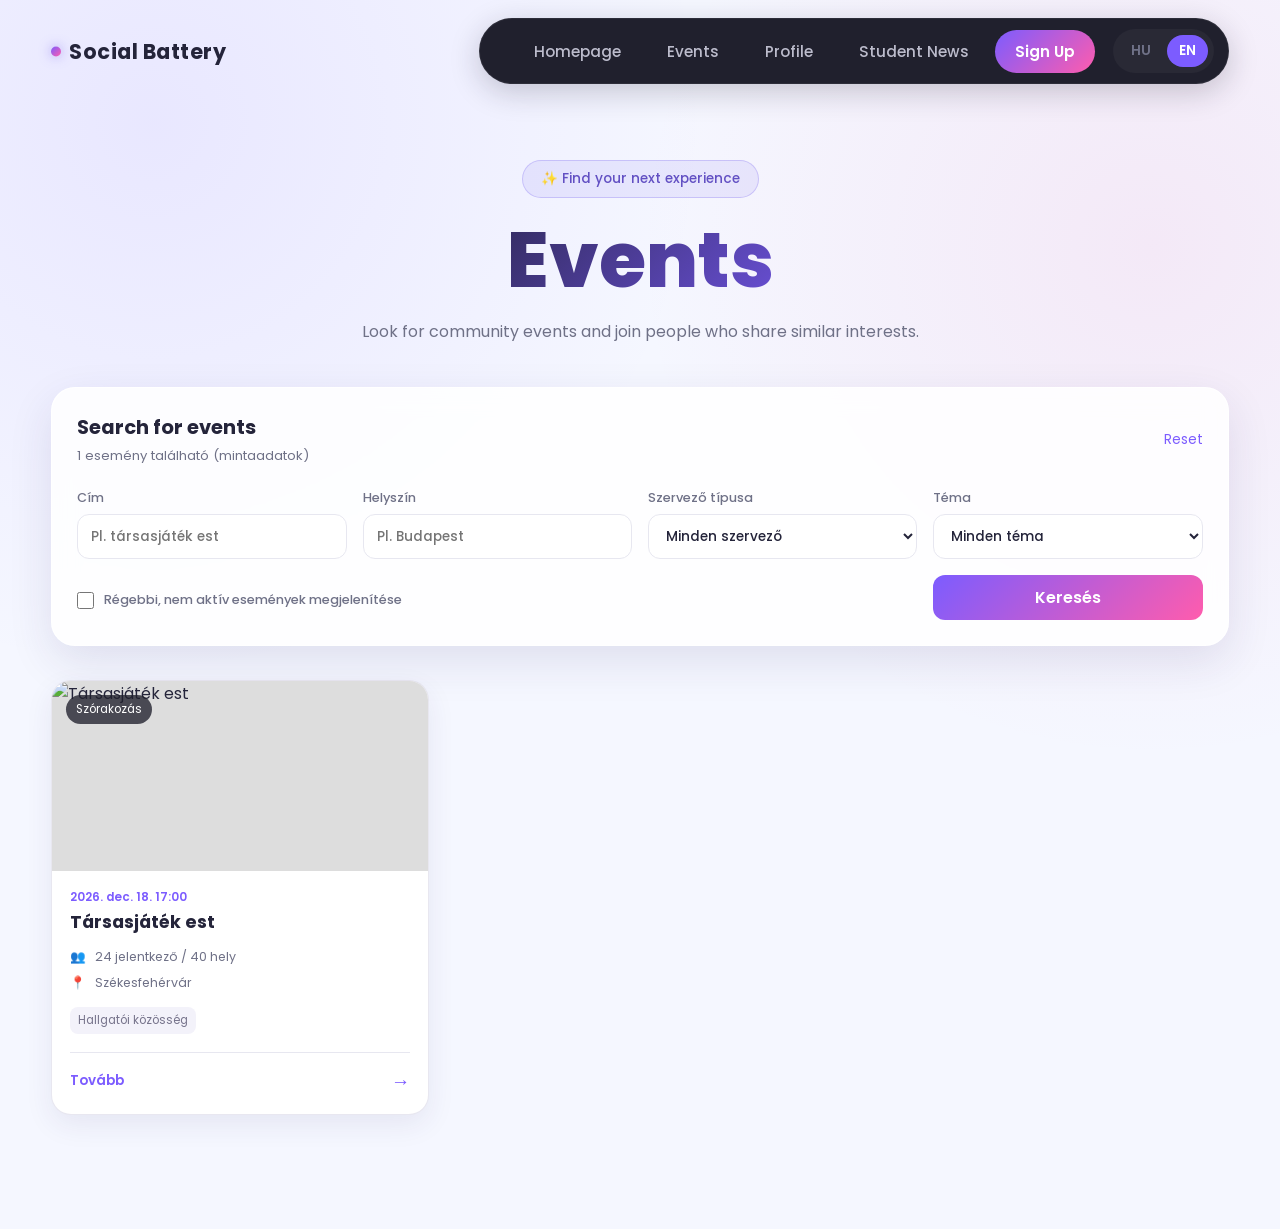
==== events.html @ 746d8fe8 "Add files via upload" ====
<!DOCTYPE html>
<html lang="hu">
<head>
  <meta charset="UTF-8">
  <meta name="viewport" content="width=device-width, initial-scale=1.0">
  <title>Események | Social Battery</title>
  <link href="https://fonts.googleapis.com/css2?family=Poppins:wght@300;400;500;600;700;800&display=swap" rel="stylesheet">
  <link rel="stylesheet" href="stylesheetEvent.css">
</head>
<body class="events-page">
  <header>
    <div class="logo"><span class="dot"></span>Social Battery</div>
    <nav class="desktop-nav" aria-label="Fő navigáció">
      <a href="index.html" data-i18n="nav.home">Homepage</a>
      <a href="events.html" data-i18n="nav.events">Események</a>
      <a href="#profile" data-i18n="nav.profile">Profil</a>
      <a href="#news" data-i18n="nav.news">Hallgatói hírek</a>
      <a href="#signup" class="cta" data-i18n="nav.signup">Jelentkezés</a>
      <div class="lang-switch">
        <button class="lang-btn" data-lang="hu">HU</button>
        <button class="lang-btn" data-lang="en">EN</button>
      </div>
    </nav>
    <button class="burger" id="burger" aria-label="Menü megnyitása" aria-expanded="false">
      <span></span><span></span><span></span>
    </button>
  </header>

  <div class="overlay" id="overlay"></div>
  <nav class="mobile-nav" id="mobileNav" aria-label="Mobil navigáció">
    <a href="index.html" data-i18n="nav.home">Homepage</a>
    <a href="events.html" data-i18n="nav.events">Események</a>
    <a href="#profile" data-i18n="nav.profile">Profil</a>
    <a href="#news" data-i18n="nav.news">Hallgatói hírek</a>
    <a href="#signup" class="cta" data-i18n="nav.signup">Jelentkezés</a>
    <div class="lang-switch">
        <button class="lang-btn" data-lang="hu">HU</button>
        <button class="lang-btn" data-lang="en">EN</button>
    </div>
  </nav>

  <main class="events-main">
    <section class="events-heading">
      <span class="hero-badge" data-i18n="hero.badge">✨ Találd meg a következő élményed</span>
      <h1 class="events-title" data-i18n="hero.title">Események</h1>
      <p data-i18n="hero.subtitle">Keress közösségi programokat, és csatlakozz azokhoz, akik hasonló dolgok iránt érdeklődnek.</p>
    </section>

    <section class="filters-panel" aria-labelledby="filter-title">
      <div class="filter-header">
        <div>
          <h2 id="filter-title" data-i18n="sort.title">Események keresése</h2>
          <span id="resultInfo" class="result-info" data-i18n="sort.resultInfo">Aktív események betöltése…</span>
        </div>
        <button class="reset-button" id="resetButton" type="button" data-i18n="sort.resetButton">Alaphelyzet</button>
      </div>
      <form id="filterForm" class="filters-grid">
        <label> Cím
          <input id="titleFilter" name="title" type="search" placeholder="Pl. társasjáték est">
        </label>
        <label> Helyszín
          <input id="locationFilter" name="location" type="search" placeholder="Pl. Budapest">
        </label>
        <label> Szervező típusa
          <select id="organizerFilter" name="organizerType">
            <option value="">Minden szervező</option>
            <option value="hallgato">Hallgatói közösség</option>
            <option value="egyetem">Egyetem / intézmény</option>
            <option value="civil">Civil szervezet</option>
            <option value="ceg">Cég</option>
          </select>
        </label>
        <label> Téma
          <select id="topicFilter" name="topic">
            <option value="">Minden téma</option>
            <option value="szakmai">Szakmai</option>
            <option value="kozossegi">Közösségi</option>
            <option value="sport">Sport</option>
            <option value="kultura">Kultúra</option>
            <option value="szorakozas">Szórakozás</option>
          </select>
        </label>
        <label class="checkbox-field">
          <input id="includePast" name="includePast" type="checkbox">
          <span>Régebbi, nem aktív események megjelenítése</span>
        </label>
        <button class="search-button" type="submit">Keresés</button>
      </form>
    </section>

    <section aria-live="polite">
      <div id="eventsGrid" class="events-grid"></div>
      <div id="emptyState" class="empty-state" hidden>
        <span>🔎</span>
        <h2>Nem találtunk eseményt</h2>
        <p>Próbálj meg más szűrőket használni, vagy jelenítsd meg a régebbi eseményeket is.</p>
      </div>
      <div class="pagination" id="pagination"></div>
    </section>
  </main>

  <script>
    const EVENTS_JSON_URL = 'events.json';
    const EVENTS_API_URL = '/api/events';
    const PAGE_SIZE = 10;
    let allEvents = [];
    let currentPage = 1;
    let usingLocalData = false;

    const sampleEvents = [
      { id: 1, title: 'Társasjáték est', image: 'https://images.unsplash.com/photo-1610890716171-6b1bb98ffd09?auto=format&fit=crop&w=900&q=80', registered: 24, capacity: 40, location: 'Székesfehérvár', organizerType: 'hallgato', organizerLabel: 'Hallgatói közösség', topic: 'szorakozas', topicLabel: 'Szórakozás', start: '2026-12-18T18:00:00+01:00', description: 'Könnyed társasjáték-est új és régi játékokkal.' },
      { id: 2, title: 'Robotika workshop', image: 'https://images.unsplash.com/photo-1485827404703-89b55fcc595e?auto=format&fit=crop&w=900&q=80', registered: 18, capacity: 25, location: 'Budapest', organizerType: 'egyetem', organizerLabel: 'Egyetem / intézmény', topic: 'szakmai', topicLabel: 'Szakmai', start: '2026-11-07T10:00:00+01:00', description: 'Gyakorlati bevezetés robotkarok és szenzorok használatába.' },
      { id: 3, title: 'Közösségi futás', image: 'https://images.unsplash.com/photo-1552674605-db6ffd4facb5?auto=format&fit=crop&w=900&q=80', registered: 31, capacity: 50, location: 'Velence', organizerType: 'civil', organizerLabel: 'Civil szervezet', topic: 'sport', topicLabel: 'Sport', start: '2026-10-03T09:00:00+02:00', description: 'Közös, kezdőbarát futás a tó körül.' }
    ];

    const $ = selector => document.querySelector(selector);
    const filterForm = $('#filterForm');

    const translations = {
  hu: {
    "nav.home": "Főoldal",
    "nav.events": "Esem&eacute;nyek",
    "nav.profile": "Profil",
    "nav.news": "Hallgat&oacute;i h&iacute;rek",
    "nav.signup": "Jelentkez&eacute;s",
    "hero.badge":"✨ Találd meg a következő élményed",
    "hero.title":"Események",
    "hero.subtitle":"Keress közösségi programokat, és csatlakozz azokhoz, akik hasonló dolgok iránt érdeklődnek",
    "sort.title":"Események keresése",
    "sort.resultInfo":"Aktív események betöltése…",
    "sort.resetButton":"Alaphelyzet"
  },
  en: {
    "nav.home": "Homepage",
    "nav.events": "Events",
    "nav.profile": "Profile",
    "nav.news": "Student News",
    "nav.signup": "Sign Up",
    "hero.badge":"✨ Find your next experience",
    "hero.title":"Events",
    "hero.subtitle":"Look for community events and join people who share similar interests.",
    "sort.title":"Search for events",
    "sort.resultInfo":"Loading active events…",
    "sort.resetButton":"Reset"
  }
};

    function setLanguage(lang) {
  // 1) HTML lang attrib&uacute;tum friss&iacute;t&eacute;se
  document.documentElement.lang = lang;

  // 2) Összes [data-i18n] elem szö±±½veg&eacute;nek cser&eacute;je
  document.querySelectorAll('[data-i18n]').forEach(el => {
    const key = el.getAttribute('data-i18n');
    if (translations[lang] && translations[lang][key]) {
      el.innerHTML = translations[lang][key]; // innerHTML, hogy a &eacute; stb. mű÷±½·kö±½·djen
    }
  });

  // 3) Gombok akt&iacute;v &aacute;llapot&aacute;nak friss&iacute;t&eacute;se
  document.querySelectorAll('.lang-btn').forEach(btn => {
    btn.classList.toggle('active', btn.dataset.lang === lang);
  });

  // 4) Elment&eacute;s localStorage-ba (kö±±½vetkező l&aacute;togat&aacute;skor is megmaradjon)
  localStorage.setItem('preferredLang', lang);
  }

  /* Inicializ&aacute;l&aacute;s: localStorage vagy böng&eacute;sző alapj&aacute;n */
  function initLanguage() {
    const saved = localStorage.getItem('preferredLang');
    const browserLang = navigator.language.split('-')[0]; // pl. "hu" vagy "en"
    const defaultLang = ['hu','en'].includes(saved) ? saved
      : ['hu','en'].includes(browserLang) ? browserLang
      : 'hu';
    setLanguage(defaultLang);
  }

  /* Esem&eacute;nykezelő÷±½±k a gombokhoz */
  document.querySelectorAll('.lang-btn').forEach(btn => {
    btn.addEventListener('click', () => setLanguage(btn.dataset.lang));
  });

  // Ind&iacute;t&aacute;s
  initLanguage();

    function escapeHtml(value = '') {
      return String(value).replace(/[&<>'"]/g, character => ({ '&': '&amp;', '<': '&lt;', '>': '&gt;', "'": '&#39;', '"': '&quot;' }[character]));
    }

    function isActive(event) {
      return new Date(event.start).getTime() >= Date.now();
    }

    function getFilters() {
      const data = new FormData(filterForm);
      return {
        title: data.get('title')?.trim() || '',
        location: data.get('location')?.trim() || '',
        organizerType: data.get('organizerType') || '',
        topic: data.get('topic') || '',
        includePast: data.get('includePast') === 'on'
      };
    }

    function getFilteredEvents() {
      const filters = getFilters();
      return allEvents.filter(event => {
        const activeMatch = filters.includePast || isActive(event);
        const titleMatch = !filters.title || event.title.toLowerCase().includes(filters.title.toLowerCase());
        const locationMatch = !filters.location || event.location.toLowerCase().includes(filters.location.toLowerCase());
        const organizerMatch = !filters.organizerType || event.organizerType === filters.organizerType;
        const topicMatch = !filters.topic || event.topic === filters.topic;
        return activeMatch && titleMatch && locationMatch && organizerMatch && topicMatch;
      }).sort((a, b) => new Date(a.start) - new Date(b.start));
    }

    function formatDate(dateString) {
      return new Intl.DateTimeFormat('hu-HU', { dateStyle: 'medium', timeStyle: 'short' }).format(new Date(dateString));
    }

    function renderEvents() {
      const events = getFilteredEvents();
      const totalPages = Math.max(1, Math.ceil(events.length / PAGE_SIZE));
      currentPage = Math.min(currentPage, totalPages);
      const visibleEvents = events.slice((currentPage - 1) * PAGE_SIZE, currentPage * PAGE_SIZE);
      $('#eventsGrid').innerHTML = visibleEvents.map(event => `
        <article class="event-card">
          <div class="event-image-wrap">
            <img class="event-image" src="${escapeHtml(event.image)}" alt="${escapeHtml(event.title)}" loading="lazy">
            <span class="event-topic">${escapeHtml(event.topicLabel || event.topic)}</span>
          </div>
          <div class="event-card-body">
            <p class="event-date">${escapeHtml(formatDate(event.start))}</p>
            <h2>${escapeHtml(event.title)}</h2>
            <div class="event-meta"><span>👥</span><span>${event.registered} jelentkező${event.capacity ? ` / ${event.capacity} hely` : ''}</span></div>
            <div class="event-meta"><span>📍</span><span>${escapeHtml(event.location)}</span></div>
            <p class="event-organizer">${escapeHtml(event.organizerLabel || event.organizerType)}</p>
            <a class="event-more" href="event-details.html?id=${encodeURIComponent(event.id)}">Tovább <span>→</span></a>
          </div>
        </article>
      `).join('');
      $('#emptyState').hidden = visibleEvents.length !== 0;
      $('#resultInfo').textContent = `${events.length} ${events.length === 1 ? 'esemény' : 'esemény'} található${usingLocalData ? ' (mintaadatok)' : ''}`;
      renderPagination(totalPages);
    }

    function renderPagination(totalPages) {
      const pagination = $('#pagination');
      if (totalPages <= 1) { pagination.innerHTML = ''; return; }
      pagination.innerHTML = `<button type="button" class="page-button" data-page="${currentPage - 1}" ${currentPage === 1 ? 'disabled' : ''}>← Előző</button><span> ${currentPage} / ${totalPages} </span><button type="button" class="page-button" data-page="${currentPage + 1}" ${currentPage === totalPages ? 'disabled' : ''}>Következő →</button>`;
      pagination.querySelectorAll('[data-page]').forEach(button => button.addEventListener('click', () => { currentPage = Number(button.dataset.page); renderEvents(); window.scrollTo({ top: 0, behavior: 'smooth' }); }));
    }

    async function loadEvents() {
      try {
        const response = await fetch(EVENTS_JSON_URL, { cache: 'no-store' });
        if (!response.ok) throw new Error('A JSON fájl nem tölthető be.');
        allEvents = await response.json();
      } catch (error) {
        usingLocalData = true;
        allEvents = sampleEvents;
        console.warn(error.message, 'A felület mintaadatokkal jelenik meg.');
      }
      renderEvents();
    }

    async function searchOnServer() {
      const params = new URLSearchParams({ ...getFilters(), page: currentPage, pageSize: PAGE_SIZE });
      try {
        const response = await fetch(`${EVENTS_API_URL}?${params}`);
        if (!response.ok) throw new Error('A szerveres keresés nem érhető el.');
        allEvents = await response.json();
        usingLocalData = false;
        renderEvents();
      } catch (error) {
        console.warn(error.message, 'A keresés kliensoldali adatokkal folytatódik.');
        renderEvents();
      }
    }

    filterForm.addEventListener('submit', event => { event.preventDefault(); currentPage = 1; searchOnServer(); });
    $('#resetButton').addEventListener('click', () => { filterForm.reset(); currentPage = 1; renderEvents(); });

    const burger = $('#burger');
    const mobileNav = $('#mobileNav');
    const overlay = $('#overlay');
    function toggleMenu() {
      const open = mobileNav.classList.toggle('open');
      burger.classList.toggle('active', open);
      overlay.classList.toggle('show', open);
      burger.setAttribute('aria-expanded', open);
    }
    burger.addEventListener('click', toggleMenu);
    overlay.addEventListener('click', toggleMenu);
    document.querySelectorAll('.mobile-nav a').forEach(link => link.addEventListener('click', () => { if (mobileNav.classList.contains('open')) toggleMenu(); }));

    loadEvents();

    
  </script>
</body>
</html>
---- stylesheetEvent.css ----
* { margin: 0; padding: 0; box-sizing: border-box; }

:root {
  --bg-light: #f5f7ff;
  --surface: rgba(255, 255, 255, 0.86);
  --surface-solid: #ffffff;
  --accent: #7c5cff;
  --accent-2: #ff5cad;
  --text-light: #f5f6fa;
  --text-dark: #24243a;
  --text-muted: #6f7187;
  --nav-bg: #20202d;
  --line: #e7e7f0;
  --shadow: 0 16px 45px rgba(46, 37, 96, 0.11);
}

html, body { min-height: 100%; }
body {
  font-family: 'Poppins', sans-serif;
  background: radial-gradient(circle at 12% 10%, rgba(124, 92, 255, .10), transparent 35%), radial-gradient(circle at 90% 20%, rgba(232, 90, 165, .09), transparent 34%), var(--bg-light);
  color: var(--text-dark);
  overflow-x: hidden;
}

header { width: 100%; display: flex; justify-content: flex-end; align-items: center; padding: 18px 4vw; position: relative; z-index: 100; }
.logo { position: absolute; left: 4vw; top: 50%; transform: translateY(-50%); font-weight: 700; font-size: 1.3rem; letter-spacing: .5px; color: var(--text-dark); display: flex; align-items: center; gap: 8px; }
.logo .dot { width: 10px; height: 10px; border-radius: 50%; background: linear-gradient(135deg, var(--accent), var(--accent-2)); display: inline-block; box-shadow: 0 0 12px rgba(112, 87, 237, .55); }
nav.desktop-nav { width: 70vw; max-width: 750px; background: var(--nav-bg); border-radius: 999px; padding: 10px 14px; display: flex; justify-content: flex-end; align-items: center; gap: 6px; box-shadow: 0 8px 30px rgba(31, 29, 50, .22); border: 1px solid rgba(255,255,255,.06); }
nav.desktop-nav a { color: #bcbccc; text-decoration: none; font-size: .95rem; font-weight: 500; padding: 10px 20px; border-radius: 999px; transition: all .25s ease; white-space: nowrap; }
nav.desktop-nav a:hover, nav.desktop-nav a.active { color: #fff; background: rgba(255,255,255,.10); }
nav.desktop-nav a.cta { background: linear-gradient(135deg, var(--accent), var(--accent-2)); color: #fff; font-weight: 600; }
nav.desktop-nav a.cta:hover { filter: brightness(1.1); box-shadow: 0 0 20px rgba(112, 87, 237, .42); }

.burger { display: none; flex-direction: column; justify-content: center; align-items: center; gap: 5px; width: 46px; height: 46px; border-radius: 50%; background: var(--nav-bg); border: 1px solid rgba(255,255,255,.08); cursor: pointer; z-index: 200; }
.burger span { width: 20px; height: 2px; background: #fff; border-radius: 2px; transition: all .3s ease; }
.burger.active span:nth-child(1) { transform: translateY(7px) rotate(45deg); }
.burger.active span:nth-child(2) { opacity: 0; }
.burger.active span:nth-child(3) { transform: translateY(-7px) rotate(-45deg); }
.mobile-nav { display: none; position: fixed; top: 0; right: 0; height: 100vh; width: min(78vw, 320px); background: #171722; flex-direction: column; padding: 100px 30px 40px; gap: 8px; transform: translateX(100%); transition: transform .35s ease; z-index: 150; box-shadow: -10px 0 40px rgba(0,0,0,.25); }
.mobile-nav.open { transform: translateX(0); }
.mobile-nav a { color: #bcbccc; text-decoration: none; font-size: 1.1rem; font-weight: 500; padding: 16px 10px; border-bottom: 1px solid rgba(255,255,255,.08); }
.mobile-nav a.active, .mobile-nav a:hover { color: #fff; }
.mobile-nav a.cta { margin-top: 20px; text-align: center; background: linear-gradient(135deg, var(--accent), var(--accent-2)); color: #fff; border-radius: 999px; border: none; }
.overlay { display: none; position: fixed; inset: 0; background: rgba(0,0,0,.45); z-index: 140; opacity: 0; transition: opacity .3s ease; }
.overlay.show { display: block; opacity: 1; }

.events-main { width: min(1240px, 92vw); margin: 0 auto; padding: 58px 0 80px; }
.events-heading { text-align: center; margin-bottom: 42px; }
.hero-badge { display: inline-flex; align-items: center; gap: 8px; background: rgba(112,87,237,.10); border: 1px solid rgba(112,87,237,.25); color: #6250c3; padding: 8px 18px; border-radius: 999px; font-size: .85rem; font-weight: 500; margin-bottom: 22px; }
.events-title { font-size: clamp(2.4rem, 6vw, 4.8rem); line-height: 1.05; font-weight: 800; background: linear-gradient(135deg, #29254a 30%, var(--accent) 75%, var(--accent-2)); -webkit-background-clip: text; background-clip: text; color: transparent; }
.events-heading p { max-width: 650px; margin: 18px auto 0; color: var(--text-muted); line-height: 1.65; }

.filters-panel { background: var(--surface); border: 1px solid rgba(255,255,255,.9); border-radius: 24px; padding: 25px; box-shadow: var(--shadow); backdrop-filter: blur(12px); margin-bottom: 34px; }
.filter-header { display: flex; justify-content: space-between; align-items: center; gap: 16px; margin-bottom: 22px; }
.filter-header h2 { font-size: 1.22rem; }
.result-info { font-size: .82rem; color: var(--text-muted); }
.reset-button { border: 0; background: transparent; color: var(--accent); font: inherit; cursor: pointer; font-size: .85rem; }
.filters-grid { display: grid; grid-template-columns: repeat(4, 1fr); gap: 16px; align-items: end; }
.filters-grid label { display: flex; flex-direction: column; gap: 7px; color: var(--text-muted); font-size: .8rem; font-weight: 500; }
.filters-grid input:not([type=checkbox]), .filters-grid select { width: 100%; height: 45px; border: 1px solid var(--line); border-radius: 12px; background: #fff; color: var(--text-dark); font: inherit; font-size: .85rem; padding: 0 13px; outline: none; }
.filters-grid input:focus, .filters-grid select:focus { border-color: var(--accent); box-shadow: 0 0 0 3px rgba(112,87,237,.12); }
.checkbox-field { grid-column: span 3; flex-direction: row !important; align-items: center; gap: 10px !important; padding-bottom: 11px; cursor: pointer; }
.checkbox-field input { width: 17px; height: 17px; accent-color: var(--accent); }
.search-button { height: 45px; border: 0; border-radius: 12px; background: linear-gradient(135deg, var(--accent), var(--accent-2)); color: #fff; font: inherit; font-weight: 600; cursor: pointer; transition: transform .2s, box-shadow .2s; }
.search-button:hover { transform: translateY(-2px); box-shadow: 0 8px 18px rgba(112,87,237,.25); }

.events-grid { display: grid; grid-template-columns: repeat(3, minmax(0, 1fr)); gap: 22px; }
.event-card { overflow: hidden; background: var(--surface-solid); border: 1px solid rgba(230,229,239,.9); border-radius: 20px; box-shadow: 0 10px 28px rgba(46,37,96,.08); transition: transform .25s, box-shadow .25s; }
.event-card:hover { transform: translateY(-5px); box-shadow: 0 18px 35px rgba(46,37,96,.15); }
.event-image-wrap { height: 190px; position: relative; overflow: hidden; background: #ddd; }
.event-image { width: 100%; height: 100%; object-fit: cover; display: block; }
.event-topic { position: absolute; left: 14px; top: 14px; padding: 6px 10px; color: #fff; background: rgba(32,32,45,.78); border-radius: 999px; font-size: .72rem; }
.event-card-body { padding: 18px; }
.event-date { color: var(--accent); font-size: .74rem; font-weight: 600; margin-bottom: 5px; }
.event-card h2 { font-size: 1.1rem; line-height: 1.3; margin-bottom: 14px; }
.event-meta { display: flex; align-items: center; gap: 9px; color: var(--text-muted); font-size: .78rem; margin: 8px 0; }
.event-organizer { display: inline-block; color: #77748c; font-size: .72rem; background: #f3f2fa; border-radius: 8px; padding: 5px 8px; margin-top: 7px; }
.event-more { display: flex; justify-content: space-between; align-items: center; margin-top: 18px; padding-top: 14px; border-top: 1px solid var(--line); color: var(--accent); text-decoration: none; font-size: .85rem; font-weight: 600; }
.event-more span { font-size: 1.2rem; transition: transform .2s; }
.event-more:hover span { transform: translateX(4px); }
.empty-state { text-align: center; background: #fff; border-radius: 20px; padding: 55px 20px; color: var(--text-muted); }
.empty-state span { font-size: 2rem; }.empty-state h2 { color: var(--text-dark); margin: 10px 0; font-size: 1.25rem; }.empty-state p { font-size: .9rem; }
.pagination { display: flex; justify-content: center; align-items: center; gap: 20px; margin-top: 34px; color: var(--text-muted); font-size: .85rem; }
.page-button { border: 1px solid var(--line); background: #fff; color: var(--accent); border-radius: 10px; padding: 10px 15px; font: inherit; cursor: pointer; }.page-button:disabled { color: #b9b9c5; cursor: not-allowed; }

.lang-switch {
    display:flex; gap:4px; margin-left:12px; padding:6px;
    background:rgba(255,255,255,0.04); border-radius:999px;
  }
.lang-btn {
  background:transparent; border:none; color:var(--text-muted);
  font-family:inherit; font-size:0.85rem; font-weight:600; padding:6px 12px;
  border-radius:999px; cursor:pointer; transition:all 0.2s ease;
}
.lang-btn:hover { color:var(--text-light); background:rgba(255,255,255,0.06); }
 .lang-btn.active { background:var(--accent); color:#fff ; }

@media (max-width: 1050px) { nav.desktop-nav { display: none; } .burger { display: flex; } .mobile-nav { display: flex; } }
@media (max-width: 800px) { .events-grid { grid-template-columns: repeat(2, minmax(0, 1fr)); } .filters-grid { grid-template-columns: repeat(2, 1fr); } .checkbox-field { grid-column: span 2; } }
@media (max-width: 560px) { .logo { font-size: 1.05rem; } .events-main { padding-top: 35px; } .filters-panel { padding: 18px; border-radius: 18px; } .filter-header { align-items: flex-start; } .filters-grid { grid-template-columns: 1fr; } .checkbox-field { grid-column: auto; } .events-grid { grid-template-columns: 1fr; } .event-image-wrap { height: 210px; } }
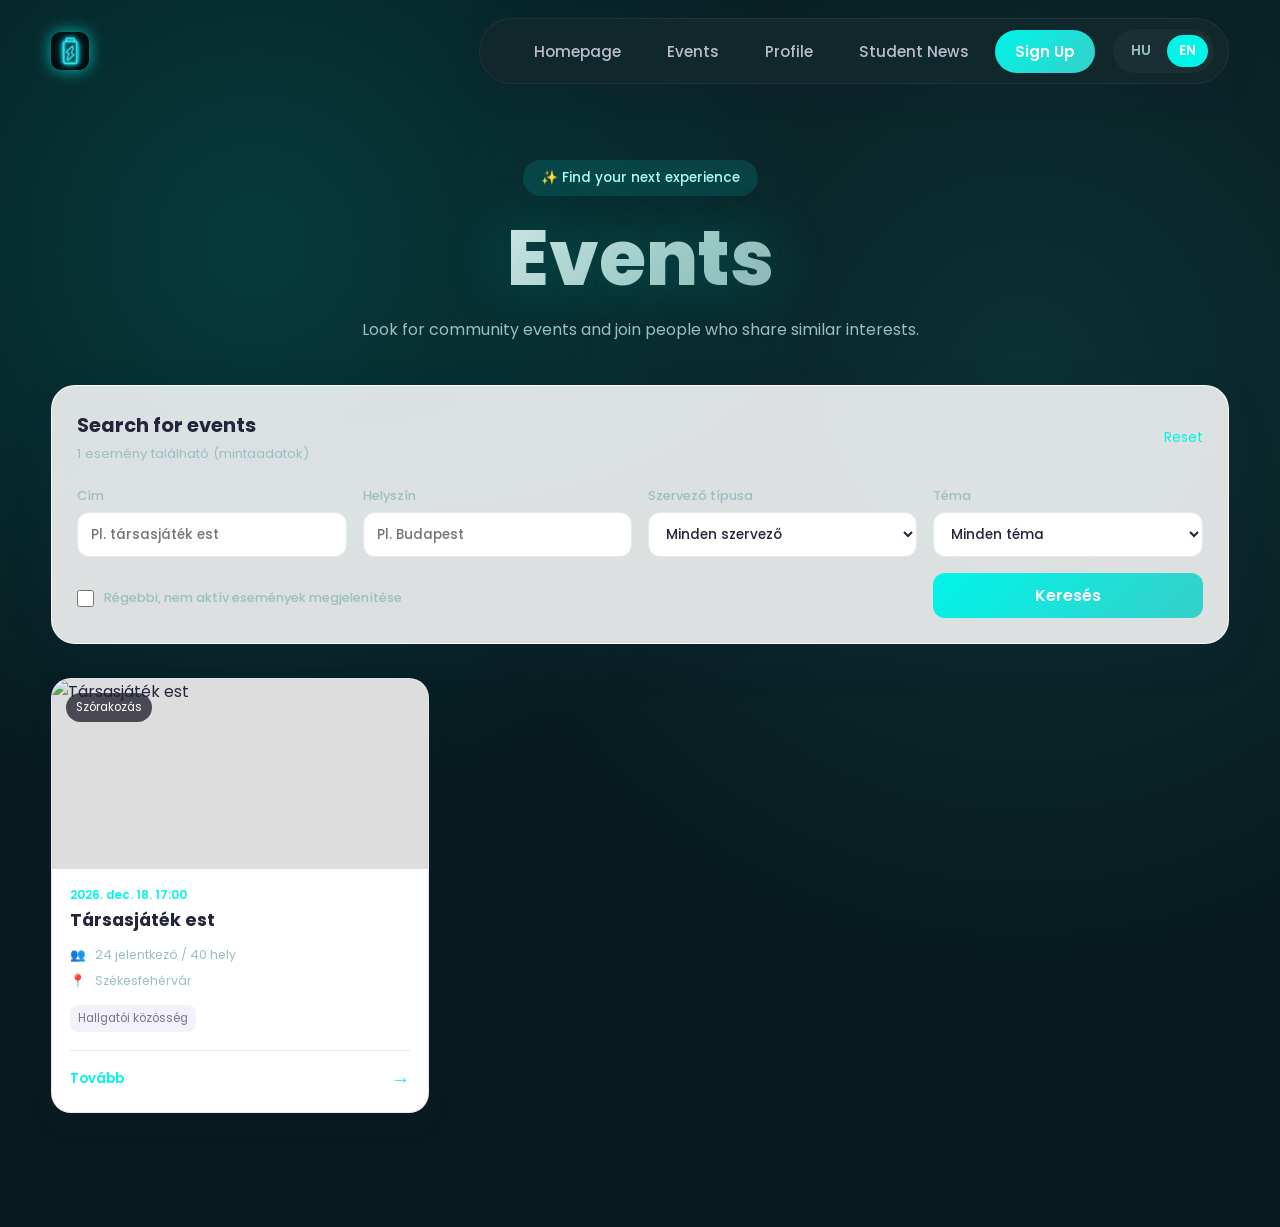
==== commit bac3e646: "Add files via upload Color changes" ====
--- a/events.html
+++ b/events.html
@@ -9,7 +9,11 @@
 </head>
 <body class="events-page">
   <header>
-    <div class="logo"><span class="dot"></span>Social Battery</div>
+    <a class="logo" href="index.html" aria-label="Social Battery – kezdőlap">
+  <img src="logo.jpg" alt="Social Battery akkumulátor logó">
+    </a>
+    <!-- <div class="logo"><span class="dot">
+    </span>Social Battery</div> -->
     <nav class="desktop-nav" aria-label="Fő navigáció">
       <a href="index.html" data-i18n="nav.home">Homepage</a>
       <a href="events.html" data-i18n="nav.events">Események</a>
--- a/stylesheetEvent.css
+++ b/stylesheetEvent.css
@@ -1,7 +1,7 @@
 * { margin: 0; padding: 0; box-sizing: border-box; }
 
 :root {
-  --bg-light: #f5f7ff;
+  /* --bg-dark: #f5f7ff;
   --surface: rgba(255, 255, 255, 0.86);
   --surface-solid: #ffffff;
   --accent: #7c5cff;
@@ -10,6 +10,16 @@
   --text-dark: #24243a;
   --text-muted: #6f7187;
   --nav-bg: #20202d;
+  --line: #e7e7f0; */
+  --bg-dark: #071b1f;
+  --surface: rgba(255, 255, 255, 0.86);
+  --surface-solid: #ffffff;
+  --accent: #00f5e9;
+  --accent-2: #36cfc9;
+  --text-light: #f0ffff;
+  --text-dark: #24243a;
+  --text-muted: #9bbfc1;
+  --nav-bg: #10272b;
   --line: #e7e7f0;
   --shadow: 0 16px 45px rgba(46, 37, 96, 0.11);
 }
@@ -17,14 +27,53 @@
 html, body { min-height: 100%; }
 body {
   font-family: 'Poppins', sans-serif;
-  background: radial-gradient(circle at 12% 10%, rgba(124, 92, 255, .10), transparent 35%), radial-gradient(circle at 90% 20%, rgba(232, 90, 165, .09), transparent 34%), var(--bg-light);
+   background:
+    radial-gradient(circle at 20% 20%, rgba(0, 245, 233, 0.15), transparent 40%),
+    radial-gradient(circle at 80% 30%, rgba(54, 207, 201, 0.12), transparent 45%),
+    var(--bg-dark);
+  /* background: 
+  radial-gradient(circle at 12% 10%, rgba(124, 92, 255, .10), transparent 35%), 
+  radial-gradient(circle at 90% 20%, rgba(232, 90, 165, .09), transparent 34%),
+  var(--bg-dark); */
   color: var(--text-dark);
   overflow-x: hidden;
 }
 
 header { width: 100%; display: flex; justify-content: flex-end; align-items: center; padding: 18px 4vw; position: relative; z-index: 100; }
-.logo { position: absolute; left: 4vw; top: 50%; transform: translateY(-50%); font-weight: 700; font-size: 1.3rem; letter-spacing: .5px; color: var(--text-dark); display: flex; align-items: center; gap: 8px; }
-.logo .dot { width: 10px; height: 10px; border-radius: 50%; background: linear-gradient(135deg, var(--accent), var(--accent-2)); display: inline-block; box-shadow: 0 0 12px rgba(112, 87, 237, .55); }
+/* .logo { position: absolute; left: 4vw; top: 50%; transform: translateY(-50%); font-weight: 700; font-size: 1.3rem; letter-spacing: .5px; color: var(--text-dark); display: flex; align-items: center; gap: 8px; }
+.logo .dot { width: 10px; height: 10px; border-radius: 50%; background: linear-gradient(135deg, var(--accent), var(--accent-2)); display: inline-block; box-shadow: 0 0 12px rgba(112, 87, 237, .55); } */
+
+  .logo {
+  position: absolute;
+  left: 4vw;
+  top: 50%;
+  transform: translateY(-50%);
+  display: inline-flex;
+  align-items: center;
+  gap: 10px;
+  color: var(--text-light);
+  font-weight: 700;
+  font-size: 1.3rem;
+  letter-spacing: 0.5px;
+  text-decoration: none;
+  white-space: nowrap;
+}
+
+.logo img {
+  width: 38px;
+  height: 38px;
+  object-fit: cover;
+  object-position: center;
+  border-radius: 10px;
+  filter: drop-shadow(0 0 8px rgba(0, 245, 233, 0.7));
+  transition: transform 0.25s ease, filter 0.25s ease;
+}
+
+.logo:hover img {
+  transform: scale(1.08);
+  filter: drop-shadow(0 0 14px rgba(0, 245, 233, 1));
+}
+
 nav.desktop-nav { width: 70vw; max-width: 750px; background: var(--nav-bg); border-radius: 999px; padding: 10px 14px; display: flex; justify-content: flex-end; align-items: center; gap: 6px; box-shadow: 0 8px 30px rgba(31, 29, 50, .22); border: 1px solid rgba(255,255,255,.06); }
 nav.desktop-nav a { color: #bcbccc; text-decoration: none; font-size: .95rem; font-weight: 500; padding: 10px 20px; border-radius: 999px; transition: all .25s ease; white-space: nowrap; }
 nav.desktop-nav a:hover, nav.desktop-nav a.active { color: #fff; background: rgba(255,255,255,.10); }
@@ -46,8 +95,26 @@
 
 .events-main { width: min(1240px, 92vw); margin: 0 auto; padding: 58px 0 80px; }
 .events-heading { text-align: center; margin-bottom: 42px; }
-.hero-badge { display: inline-flex; align-items: center; gap: 8px; background: rgba(112,87,237,.10); border: 1px solid rgba(112,87,237,.25); color: #6250c3; padding: 8px 18px; border-radius: 999px; font-size: .85rem; font-weight: 500; margin-bottom: 22px; }
-.events-title { font-size: clamp(2.4rem, 6vw, 4.8rem); line-height: 1.05; font-weight: 800; background: linear-gradient(135deg, #29254a 30%, var(--accent) 75%, var(--accent-2)); -webkit-background-clip: text; background-clip: text; color: transparent; }
+.hero-badge { display: inline-flex; align-items: center; gap: 8px; 
+  /* background: rgba(112,87,237,.10);
+  border: 1px solid rgba(112,87,237,.25); 
+  color: #6250c3;  */
+  background: rgba(0, 245, 233, 0.12);
+  border-color: rgba(0, 245, 233, 0.35);
+  color: #aafff8;
+
+  padding: 8px 18px; border-radius: 999px; font-size: .85rem; font-weight: 500; margin-bottom: 22px; }
+.events-title { font-size: clamp(2.4rem, 6vw, 4.8rem); line-height: 1.05; font-weight: 800; 
+  /* background: linear-gradient(135deg, #29254a 30%, var(--accent) 75%, var(--accent-2));  */
+  background: linear-gradient(
+    135deg,
+    #ffffff 20%,
+    #679c97 80%,
+    var(--accent-2) 100%
+  );
+  -webkit-background-clip: text; background-clip: text; color: transparent;
+  text-shadow: 0 0 60px rgba(0, 245, 233, 0.25);
+}
 .events-heading p { max-width: 650px; margin: 18px auto 0; color: var(--text-muted); line-height: 1.65; }
 
 .filters-panel { background: var(--surface); border: 1px solid rgba(255,255,255,.9); border-radius: 24px; padding: 25px; box-shadow: var(--shadow); backdrop-filter: blur(12px); margin-bottom: 34px; }
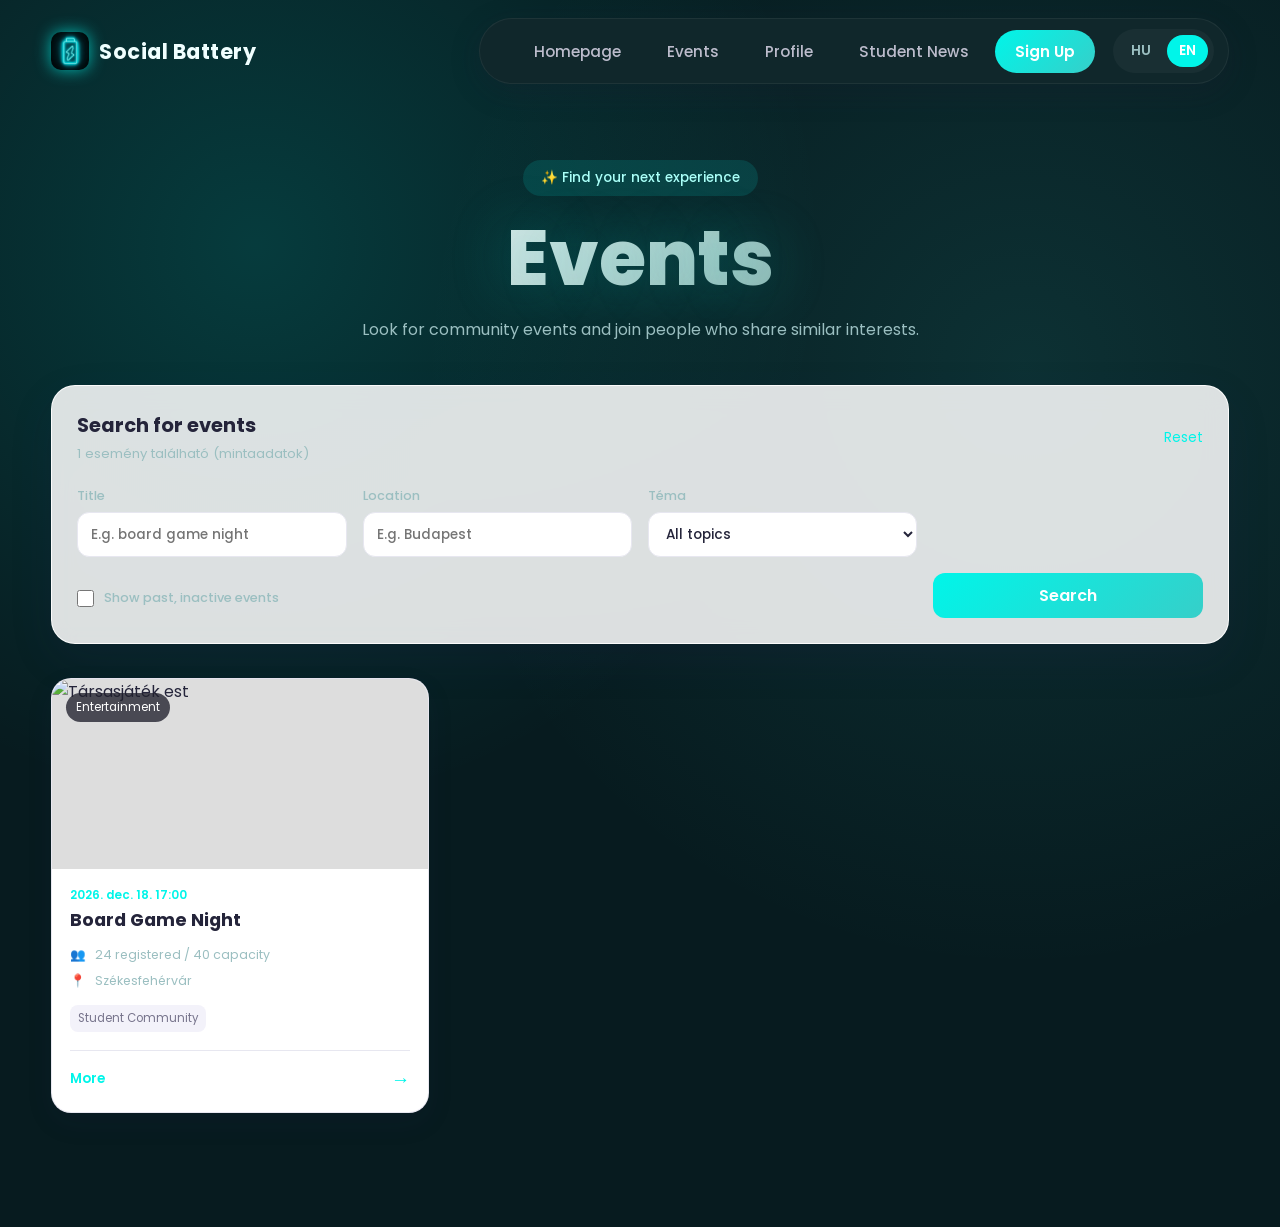
==== commit 7ab1ae59: "Add files via upload" ====
--- a/events.html
+++ b/events.html
@@ -11,9 +11,11 @@
   <header>
     <a class="logo" href="index.html" aria-label="Social Battery – kezdőlap">
   <img src="logo.jpg" alt="Social Battery akkumulátor logó">
+  <span>Social Battery</span>
     </a>
-    <!-- <div class="logo"><span class="dot">
-    </span>Social Battery</div> -->
+    <!-- <div class="logo"><span class="dot"> </span>-->
+      
+  <!-- </div> -->
     <nav class="desktop-nav" aria-label="Fő navigáció">
       <a href="index.html" data-i18n="nav.home">Homepage</a>
       <a href="events.html" data-i18n="nav.events">Események</a>
@@ -59,36 +61,41 @@
         <button class="reset-button" id="resetButton" type="button" data-i18n="sort.resetButton">Alaphelyzet</button>
       </div>
       <form id="filterForm" class="filters-grid">
-        <label> Cím
-          <input id="titleFilter" name="title" type="search" placeholder="Pl. társasjáték est">
-        </label>
-        <label> Helyszín
-          <input id="locationFilter" name="location" type="search" placeholder="Pl. Budapest">
-        </label>
-        <label> Szervező típusa
-          <select id="organizerFilter" name="organizerType">
-            <option value="">Minden szervező</option>
-            <option value="hallgato">Hallgatói közösség</option>
-            <option value="egyetem">Egyetem / intézmény</option>
-            <option value="civil">Civil szervezet</option>
-            <option value="ceg">Cég</option>
-          </select>
-        </label>
+        <label>
+  <span data-i18n="filters.titleLabel">Cím</span>
+  <input
+    id="titleFilter"
+    name="title"
+    type="search"
+    placeholder="Pl. társasjáték est"
+    data-i18n-placeholder="filters.titlePlaceholder"
+  >
+</label>
+        <label>
+  <span data-i18n="filters.locationLabel">Helyszín</span>
+  <input
+    id="locationFilter"
+    name="location"
+    type="search"
+    placeholder="Pl. Budapest"
+    data-i18n-placeholder="filters.locationPlaceholder"
+  >
+</label>
         <label> Téma
           <select id="topicFilter" name="topic">
-            <option value="">Minden téma</option>
-            <option value="szakmai">Szakmai</option>
-            <option value="kozossegi">Közösségi</option>
-            <option value="sport">Sport</option>
-            <option value="kultura">Kultúra</option>
-            <option value="szorakozas">Szórakozás</option>
+            <option value="" data-i18n="filter.topic.all">Minden téma</option>
+            <option value="szakmai" data-i18n="filter.topic.szakmai">Szakmai</option>
+            <option value="kozossegi" data-i18n="filter.topic.kozossegi">Közösségi</option>
+            <option value="sport" data-i18n="filter.topic.sport">Sport</option>
+            <option value="kultura" data-i18n="filter.topic.kultura">Kultúra</option>
+            <option value="szorakozas" data-i18n="filter.topic.szorakozas">Szórakozás</option>
           </select>
         </label>
         <label class="checkbox-field">
           <input id="includePast" name="includePast" type="checkbox">
-          <span>Régebbi, nem aktív események megjelenítése</span>
+          <span data-i18n="filter.checkbox.past">Régebbi, nem aktív események megjelenítése</span>
         </label>
-        <button class="search-button" type="submit">Keresés</button>
+        <button class="search-button" type="submit" data-i18n="filter.button.search">Keresés</button>
       </form>
     </section>
 
@@ -96,8 +103,8 @@
       <div id="eventsGrid" class="events-grid"></div>
       <div id="emptyState" class="empty-state" hidden>
         <span>🔎</span>
-        <h2>Nem találtunk eseményt</h2>
-        <p>Próbálj meg más szűrőket használni, vagy jelenítsd meg a régebbi eseményeket is.</p>
+        <h2 data-i18n="error.notfound">Nem találtunk eseményt</h2>
+        <p data-i18n="error.notfoundMessage">Próbálj meg más szűrőket használni, vagy jelenítsd meg a régebbi eseményeket is.</p>
       </div>
       <div class="pagination" id="pagination"></div>
     </section>
@@ -112,10 +119,61 @@
     let usingLocalData = false;
 
     const sampleEvents = [
-      { id: 1, title: 'Társasjáték est', image: 'https://images.unsplash.com/photo-1610890716171-6b1bb98ffd09?auto=format&fit=crop&w=900&q=80', registered: 24, capacity: 40, location: 'Székesfehérvár', organizerType: 'hallgato', organizerLabel: 'Hallgatói közösség', topic: 'szorakozas', topicLabel: 'Szórakozás', start: '2026-12-18T18:00:00+01:00', description: 'Könnyed társasjáték-est új és régi játékokkal.' },
-      { id: 2, title: 'Robotika workshop', image: 'https://images.unsplash.com/photo-1485827404703-89b55fcc595e?auto=format&fit=crop&w=900&q=80', registered: 18, capacity: 25, location: 'Budapest', organizerType: 'egyetem', organizerLabel: 'Egyetem / intézmény', topic: 'szakmai', topicLabel: 'Szakmai', start: '2026-11-07T10:00:00+01:00', description: 'Gyakorlati bevezetés robotkarok és szenzorok használatába.' },
-      { id: 3, title: 'Közösségi futás', image: 'https://images.unsplash.com/photo-1552674605-db6ffd4facb5?auto=format&fit=crop&w=900&q=80', registered: 31, capacity: 50, location: 'Velence', organizerType: 'civil', organizerLabel: 'Civil szervezet', topic: 'sport', topicLabel: 'Sport', start: '2026-10-03T09:00:00+02:00', description: 'Közös, kezdőbarát futás a tó körül.' }
-    ];
+  { 
+    id: 1, 
+    title: 'Társasjáték est', 
+    titleEn: 'Board Game Night',
+    image: 'https://images.unsplash.com/photo-1610890716171-6b1bb98ffd09?auto=format&fit=crop&w=900&q=80', 
+    registered: 24, 
+    capacity: 40, 
+    location: 'Székesfehérvár', 
+    organizerType: 'hallgato', 
+    organizerLabel: 'Hallgatói közösség',
+    organizerLabelEn: 'Student Community',
+    topic: 'szorakozas', 
+    topicLabel: 'Szórakozás',
+    topicLabelEn: 'Entertainment',
+    start: '2026-12-18T18:00:00+01:00', 
+    description: 'Könnyed társasjáték-est új és régi játékokkal.',
+    descriptionEn: 'A casual board game night with new and classic games.'
+  },
+  { 
+    id: 2, 
+    title: 'Robotika workshop', 
+    titleEn: 'Robotics Workshop',
+    image: 'https://images.unsplash.com/photo-1485827404703-89b55fcc595e?auto=format&fit=crop&w=900&q=80', 
+    registered: 18, 
+    capacity: 25, 
+    location: 'Budapest', 
+    organizerType: 'egyetem', 
+    organizerLabel: 'Egyetem / intézmény',
+    organizerLabelEn: 'University / Institution',
+    topic: 'szakmai', 
+    topicLabel: 'Szakmai',
+    topicLabelEn: 'Professional',
+    start: '2026-11-07T10:00:00+01:00', 
+    description: 'Gyakorlati bevezetés robotkarok és szenzorok használatába.',
+    descriptionEn: 'A practical introduction to using robotic arms and sensors.'
+  },
+  { 
+    id: 3, 
+    title: 'Közösségi futás', 
+    titleEn: 'Community Run',
+    image: 'https://images.unsplash.com/photo-1552674605-db6ffd4facb5?auto=format&fit=crop&w=900&q=80', 
+    registered: 31, 
+    capacity: 50, 
+    location: 'Velence', 
+    organizerType: 'civil', 
+    organizerLabel: 'Civil szervezet',
+    organizerLabelEn: 'Non-profit Organization',
+    topic: 'sport', 
+    topicLabel: 'Sport',
+    topicLabelEn: 'Sports',
+    start: '2026-10-03T09:00:00+02:00', 
+    description: 'Közös, kezdőbarát futás a tó körül.',
+    descriptionEn: 'A beginner-friendly group run around the lake.'
+  }
+];
 
     const $ = selector => document.querySelector(selector);
     const filterForm = $('#filterForm');
@@ -132,7 +190,28 @@
     "hero.subtitle":"Keress közösségi programokat, és csatlakozz azokhoz, akik hasonló dolgok iránt érdeklődnek",
     "sort.title":"Események keresése",
     "sort.resultInfo":"Aktív események betöltése…",
-    "sort.resetButton":"Alaphelyzet"
+    "sort.resetButton":"Alaphelyzet",
+    "filters.titleLabel": "Cím",
+    "filters.titlePlaceholder": "Pl. társasjáték est",
+    "filters.locationLabel": "Helyszín",
+    "filters.locationPlaceholder": "Pl. Budapest",
+    // Téma filter
+    "filter.topic.all": "Minden téma",
+    "filter.topic.szakmai": "Szakmai",
+    "filter.topic.kozossegi": "Közösségi",
+    "filter.topic.sport": "Sport",
+    "filter.topic.kultura": "Kultúra",
+    "filter.topic.szorakozas": "Szórakozás",
+
+    //Error
+    "error.notfound":"Nem találtunk eseményt",
+    "error.notfoundMessage":"Próbálj meg más szűrőket használni, vagy jelenítsd meg a régebbi eseményeket is.",
+    
+    // Checkbox
+    "filter.checkbox.past": "Régebbi, nem aktív események megjelenítése",
+    
+    // Gombok
+    "filter.button.search": "Keresés",
   },
   en: {
     "nav.home": "Homepage",
@@ -145,7 +224,28 @@
     "hero.subtitle":"Look for community events and join people who share similar interests.",
     "sort.title":"Search for events",
     "sort.resultInfo":"Loading active events…",
-    "sort.resetButton":"Reset"
+    "sort.resetButton":"Reset",
+    "filters.titleLabel": "Title",
+    "filters.titlePlaceholder": "E.g. board game night",
+    "filters.locationLabel": "Location",
+    "filters.locationPlaceholder": "E.g. Budapest",
+    // Topic filter
+    "filter.topic.all": "All topics",
+    "filter.topic.szakmai": "Professional",
+    "filter.topic.kozossegi": "Community",
+    "filter.topic.sport": "Sports",
+    "filter.topic.kultura": "Culture",
+    "filter.topic.szorakozas": "Entertainment",
+    //Error
+    "error.notfound": "No events found",
+    "error.notfoundMessage": "Try using different filters, or show past events as well.",
+
+    // Checkbox
+    "filter.checkbox.past": "Show past, inactive events",
+    
+    // Buttons
+    "filter.button.search": "Search",
+    "filter.button.reset": "Reset"
   }
 };
 
@@ -161,6 +261,15 @@
     }
   });
 
+  //Placehorder
+  document.querySelectorAll('[data-i18n-placeholder]').forEach(el => {
+    const key = el.getAttribute('data-i18n-placeholder');
+    if (translations[lang] && translations[lang][key]) {
+      el.setAttribute('placeholder', translations[lang][key]);
+    }
+  });
+
+
   // 3) Gombok akt&iacute;v &aacute;llapot&aacute;nak friss&iacute;t&eacute;se
   document.querySelectorAll('.lang-btn').forEach(btn => {
     btn.classList.toggle('active', btn.dataset.lang === lang);
@@ -168,6 +277,8 @@
 
   // 4) Elment&eacute;s localStorage-ba (kö±±½vetkező l&aacute;togat&aacute;skor is megmaradjon)
   localStorage.setItem('preferredLang', lang);
+
+  renderEvents();
   }
 
   /* Inicializ&aacute;l&aacute;s: localStorage vagy böng&eacute;sző alapj&aacute;n */
@@ -225,22 +336,26 @@
 
     function renderEvents() {
       const events = getFilteredEvents();
+      const lang = localStorage.getItem('preferredLang') || 'hu';
+      const isEn = lang === 'en';
+
       const totalPages = Math.max(1, Math.ceil(events.length / PAGE_SIZE));
       currentPage = Math.min(currentPage, totalPages);
       const visibleEvents = events.slice((currentPage - 1) * PAGE_SIZE, currentPage * PAGE_SIZE);
+
       $('#eventsGrid').innerHTML = visibleEvents.map(event => `
         <article class="event-card">
           <div class="event-image-wrap">
             <img class="event-image" src="${escapeHtml(event.image)}" alt="${escapeHtml(event.title)}" loading="lazy">
-            <span class="event-topic">${escapeHtml(event.topicLabel || event.topic)}</span>
+            <span class="event-topic">${escapeHtml(isEn ? event.topicLabelEn : event.topicLabel || event.topic)}</span>
           </div>
           <div class="event-card-body">
             <p class="event-date">${escapeHtml(formatDate(event.start))}</p>
-            <h2>${escapeHtml(event.title)}</h2>
-            <div class="event-meta"><span>👥</span><span>${event.registered} jelentkező${event.capacity ? ` / ${event.capacity} hely` : ''}</span></div>
+            <h2>${escapeHtml(isEn ? event.titleEn : event.title)}</h2>
+            <div class="event-meta"><span>👥</span><span>${event.registered} ${isEn?'registered':'jelentkező'}${event.capacity ? ` / ${event.capacity} ${isEn?'capacity':'hely'}` : ''}</span></div>
             <div class="event-meta"><span>📍</span><span>${escapeHtml(event.location)}</span></div>
-            <p class="event-organizer">${escapeHtml(event.organizerLabel || event.organizerType)}</p>
-            <a class="event-more" href="event-details.html?id=${encodeURIComponent(event.id)}">Tovább <span>→</span></a>
+            <p class="event-organizer">${escapeHtml(isEn ? event.organizerLabelEn : event.organizerLabel || event.organizerType)}</p>
+            <a class="event-more" href="event-details.html?id=${encodeURIComponent(event.id)}">${isEn ? 'More' : 'Tovább'} <span>→</span></a>
           </div>
         </article>
       `).join('');
